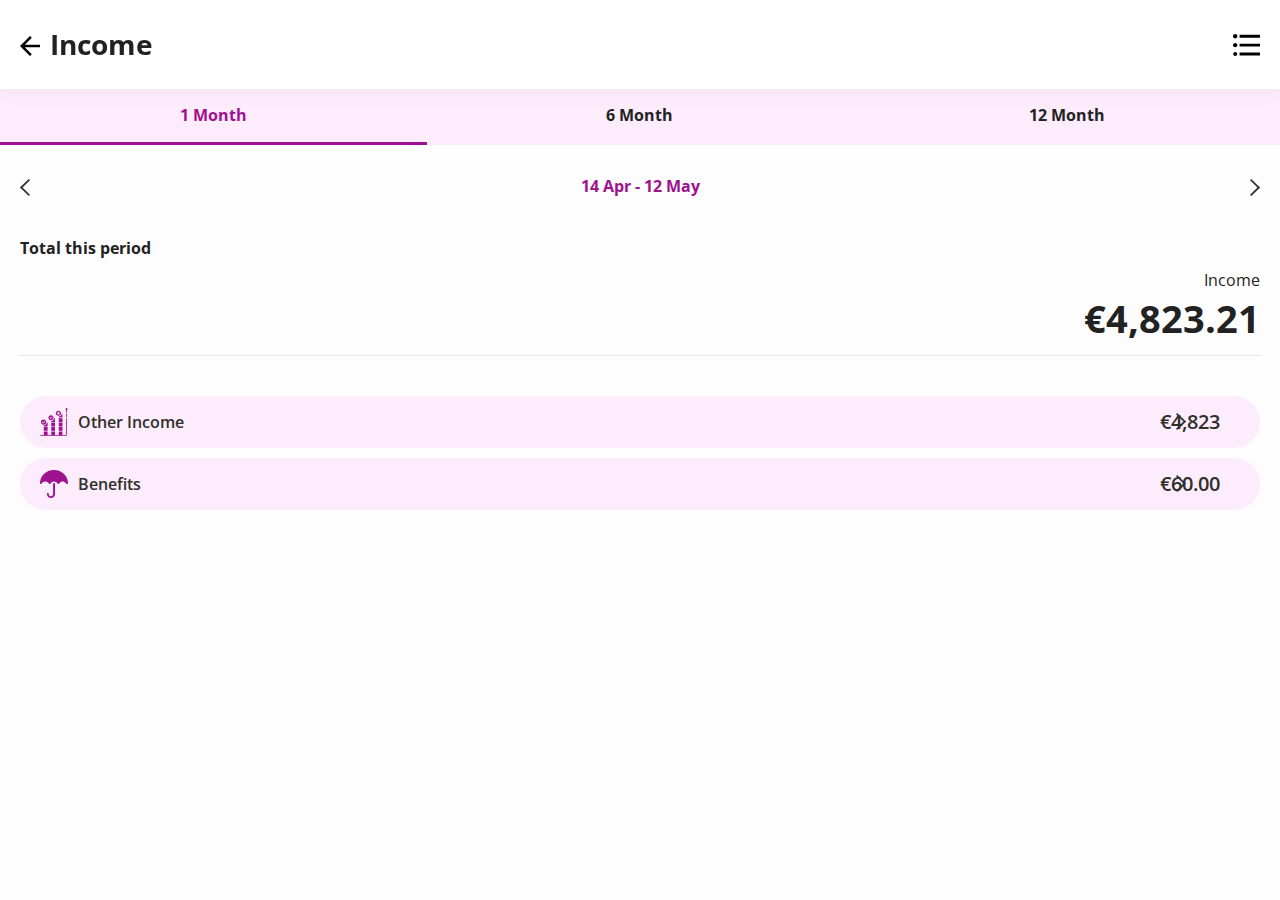
==== html/income.html @ 887ee276 "html hisab" ====
<!DOCTYPE html>
<html lang="en">
<head>
<meta charset="utf-8">
<meta http-equiv="X-UA-Compatible" content="IE=edge">
<meta name="viewport" content="width=device-width, initial-scale=1, maximum-scale=1, user-scalable=0"/>
<meta name="description" content="">
<meta name="author" content="">
<title>Logging In</title>
<link href="css/all.min.css" rel="stylesheet">
<link href="css/slick-theme.css" rel="stylesheet">
<link href="css/slick.css" rel="stylesheet">
<link href="css/apexcharts.css" rel="stylesheet">
<link href="scss/style.css" rel="stylesheet">
</head>
<body>

<div class="top-bar-spacer"></div>
<div class="top-bar default-lr-space d-flex justify-between align-center">
    <div class="top-bar-left">
        <a href="#" class="back-btn"><img src="images/arrow_back_icon.svg"></a>
        <h3>Income</h3>
    </div>
    <ul class="top-bar-right-menu">
        <li><a href="#"><img src="images/bulleted_format_list_icon.svg"></a></li>
    </ul>
</div>

<div class="middle-content-block pink-theme">

    <div class="tab-panel-block">
        <div class="tabs-list">
            <ul class="tabs">
                <li class="tab-link current" data-tab="month-1">1 Month</li>
                <li class="tab-link" data-tab="month-6">6 Month</li>
                <li class="tab-link" data-tab="month-12">12 Month</li>
            </ul>
        </div>
        <div class="tabs-content">
            <div id="month-1" class="tab-content current">
                <div class="default-lr-space tab-content-box">
                    <div class="income-content-box">
                        <div class="date-box">
                            <a href="#" class="np-angle prev-date"><img src="images/left_angle.svg"></a>
                            <label>14 Apr - 12 May</label>
                            <a href="#" class="np-angle next-date"><img src="images/right_angle.svg"></a>
                        </div>
                        <div class="total-this-period">
                            <p><strong>Total this period</strong></p>
                            <div class="text-right">
                                <p>Income</p>
                                <h1>&euro;4,823.21</h1>
                            </div>
                        </div>
                        <div class="ic-button-block">
                            <div class="button-style lightpink-btn">
                                <a href="#" class="overlay-link"></a>
                                <div class="pb-left">
                                    <span class="period-icon">
                                        <img src="images/income-pink.svg">
                                    </span>
                                    <h6>Other Income</h6>
                                </div>
                                <h5 class="period-price">&euro;4,823</h5>
                            </div>
                            <div class="button-style lightpink-btn">
                                <a href="#" class="overlay-link"></a>
                                <div class="pb-left">
                                    <span class="period-icon">
                                        <img src="images/benefits-pink.svg">
                                    </span>
                                    <h6>Benefits</h6>
                                </div>
                                <h5 class="period-price">&euro;60.00</h5>
                            </div>
                        </div>
                    </div>
                </div>
            </div>
            <div id="month-6" class="tab-content">
                <div class="default-lr-space filter-icon text-right">
                    <a href="#"><svg viewBox="0 0 24 24" id="magicoon-Regular" xmlns="http://www.w3.org/2000/svg"><g id="filter-Regular"><path id="filter-Regular-2" fill="#9e128f" data-name="filter-Regular" class="cls-1" d="M18.5,2.25H5.5A2.252,2.252,0,0,0,3.25,4.5V6.586a1.736,1.736,0,0,0,.513,1.237l5.121,5.121a1.246,1.246,0,0,1,.366.885V21a.75.75,0,0,0,1.2.6l4-3a.75.75,0,0,0,.3-.6V13.829a1.246,1.246,0,0,1,.366-.885l5.121-5.121a1.736,1.736,0,0,0,.513-1.237V4.5A2.252,2.252,0,0,0,18.5,2.25Zm-13,1.5h13a.75.75,0,0,1,.75.75V6.25H4.75V4.5A.75.75,0,0,1,5.5,3.75Zm8.556,8.134a2.73,2.73,0,0,0-.806,1.945v3.8L10.75,19.5V13.829a2.73,2.73,0,0,0-.806-1.945L5.811,7.75H18.189Z"/></g></svg></a>
                </div>
                <div class="default-lr-space average-prices-box">
                    <div class="col">
                        <label>Average Per Month</label>
                        <h1>&euro;5,941</h1>
                        <p>total &euro;35,645</p>
                    </div>
                    <div class="col">
                        <label>This Month</label>
                        <h1>&euro;4,823</h1>
                        <p>Still 2 days left</p>
                    </div>
                </div>
                <div class="chart-block">
                    <div id="average-month6-chart"></div>
                </div>
            </div>
            <div id="month-12" class="tab-content">
                <div class="default-lr-space filter-icon text-right">
                    <a href="#"><svg viewBox="0 0 24 24" id="magicoon-Regular" xmlns="http://www.w3.org/2000/svg"><g id="filter-Regular"><path id="filter-Regular-2" fill="#9e128f" data-name="filter-Regular" class="cls-1" d="M18.5,2.25H5.5A2.252,2.252,0,0,0,3.25,4.5V6.586a1.736,1.736,0,0,0,.513,1.237l5.121,5.121a1.246,1.246,0,0,1,.366.885V21a.75.75,0,0,0,1.2.6l4-3a.75.75,0,0,0,.3-.6V13.829a1.246,1.246,0,0,1,.366-.885l5.121-5.121a1.736,1.736,0,0,0,.513-1.237V4.5A2.252,2.252,0,0,0,18.5,2.25Zm-13,1.5h13a.75.75,0,0,1,.75.75V6.25H4.75V4.5A.75.75,0,0,1,5.5,3.75Zm8.556,8.134a2.73,2.73,0,0,0-.806,1.945v3.8L10.75,19.5V13.829a2.73,2.73,0,0,0-.806-1.945L5.811,7.75H18.189Z"/></g></svg></a>
                </div>
                <div class="default-lr-space average-prices-box">
                    <div class="col">
                        <label>Average Per Month</label>
                        <h1>&euro;5,941</h1>
                        <p>total &euro;35,645</p>
                    </div>
                    <div class="col">
                        <label>This Month</label>
                        <h1>&euro;4,823</h1>
                        <p>Still 2 days left</p>
                    </div>
                </div>
                <div class="chart-block">
                    <div id="average-month12-chart"></div>
                </div>
            </div>
        </div>
    </div>
    
</div>

<script src="js/jquery.min.js"></script>
<script src="js/slick.min.js"></script>
<script src="js/apexcharts.min.js"></script>
<script src="js/custom.js"></script>
<script src="js/charts_custom.js"></script>
</body>
</html>
                                                                                                                                                                                                                                                                                                                                                                                                                                                                                                                                                                                                                                                                                                                                                                                                                                                                                                                                                                                                                                                                                                                                                                                                                                                                                                
---- html/css/apexcharts.css ----
.apexcharts-canvas {
  position: relative;
  user-select: none;
  /* cannot give overflow: hidden as it will crop tooltips which overflow outside chart area */
}


/* scrollbar is not visible by default for legend, hence forcing the visibility */
.apexcharts-canvas ::-webkit-scrollbar {
  -webkit-appearance: none;
  width: 6px;
}

.apexcharts-canvas ::-webkit-scrollbar-thumb {
  border-radius: 4px;
  background-color: rgba(0, 0, 0, .5);
  box-shadow: 0 0 1px rgba(255, 255, 255, .5);
  -webkit-box-shadow: 0 0 1px rgba(255, 255, 255, .5);
}


.apexcharts-inner {
  position: relative;
}

.apexcharts-text tspan {
  font-family: inherit;
}

.legend-mouseover-inactive {
  transition: 0.15s ease all;
  opacity: 0.20;
}

.apexcharts-series-collapsed {
  opacity: 0;
}

.apexcharts-tooltip {
  border-radius: 5px;
  box-shadow: 2px 2px 6px -4px #999;
  cursor: default;
  font-size: 14px;
  left: 62px;
  opacity: 0;
  pointer-events: none;
  position: absolute;
  top: 20px;
  display: flex;
  flex-direction: column;
  overflow: hidden;
  white-space: nowrap;
  z-index: 12;
  transition: 0.15s ease all;
}

.apexcharts-tooltip.apexcharts-active {
  opacity: 1;
  transition: 0.15s ease all;
}

.apexcharts-tooltip.apexcharts-theme-light {
  border: 1px solid #e3e3e3;
  background: rgba(255, 255, 255, 0.96);
}

.apexcharts-tooltip.apexcharts-theme-dark {
  color: #fff;
  background: rgba(30, 30, 30, 0.8);
}

.apexcharts-tooltip * {
  font-family: inherit;
}


.apexcharts-tooltip-title {
  padding: 6px;
  font-size: 15px;
  margin-bottom: 4px;
}

.apexcharts-tooltip.apexcharts-theme-light .apexcharts-tooltip-title {
  background: #ECEFF1;
  border-bottom: 1px solid #ddd;
}

.apexcharts-tooltip.apexcharts-theme-dark .apexcharts-tooltip-title {
  background: rgba(0, 0, 0, 0.7);
  border-bottom: 1px solid #333;
}

.apexcharts-tooltip-text-y-value,
.apexcharts-tooltip-text-goals-value,
.apexcharts-tooltip-text-z-value {
  display: inline-block;
  font-weight: 600;
  margin-left: 5px;
}

.apexcharts-tooltip-title:empty,
.apexcharts-tooltip-text-y-label:empty,
.apexcharts-tooltip-text-y-value:empty,
.apexcharts-tooltip-text-goals-label:empty,
.apexcharts-tooltip-text-goals-value:empty,
.apexcharts-tooltip-text-z-value:empty {
  display: none;
}

.apexcharts-tooltip-text-y-value,
.apexcharts-tooltip-text-goals-value,
.apexcharts-tooltip-text-z-value {
  font-weight: 600;
}

.apexcharts-tooltip-text-goals-label, 
.apexcharts-tooltip-text-goals-value {
  padding: 6px 0 5px;
}

.apexcharts-tooltip-goals-group, 
.apexcharts-tooltip-text-goals-label, 
.apexcharts-tooltip-text-goals-value {
  display: flex;
}
.apexcharts-tooltip-text-goals-label:not(:empty),
.apexcharts-tooltip-text-goals-value:not(:empty) {
  margin-top: -6px;
}

.apexcharts-tooltip-marker {
  width: 12px;
  height: 12px;
  position: relative;
  top: 0px;
  margin-right: 10px;
  border-radius: 50%;
}

.apexcharts-tooltip-series-group {
  padding: 0 10px;
  display: none;
  text-align: left;
  justify-content: left;
  align-items: center;
}

.apexcharts-tooltip-series-group.apexcharts-active .apexcharts-tooltip-marker {
  opacity: 1;
}

.apexcharts-tooltip-series-group.apexcharts-active,
.apexcharts-tooltip-series-group:last-child {
  padding-bottom: 4px;
}

.apexcharts-tooltip-series-group-hidden {
  opacity: 0;
  height: 0;
  line-height: 0;
  padding: 0 !important;
}

.apexcharts-tooltip-y-group {
  padding: 6px 0 5px;
}

.apexcharts-tooltip-box, .apexcharts-custom-tooltip {
  padding: 4px 8px;
}

.apexcharts-tooltip-boxPlot {
  display: flex;
  flex-direction: column-reverse;
}

.apexcharts-tooltip-box>div {
  margin: 4px 0;
}

.apexcharts-tooltip-box span.value {
  font-weight: bold;
}

.apexcharts-tooltip-rangebar {
  padding: 5px 8px;
}

.apexcharts-tooltip-rangebar .category {
  font-weight: 600;
  color: #777;
}

.apexcharts-tooltip-rangebar .series-name {
  font-weight: bold;
  display: block;
  margin-bottom: 5px;
}

.apexcharts-xaxistooltip {
  opacity: 0;
  padding: 9px 10px;
  pointer-events: none;
  color: #373d3f;
  font-size: 13px;
  text-align: center;
  border-radius: 2px;
  position: absolute;
  z-index: 10;
  background: #ECEFF1;
  border: 1px solid #90A4AE;
  transition: 0.15s ease all;
}

.apexcharts-xaxistooltip.apexcharts-theme-dark {
  background: rgba(0, 0, 0, 0.7);
  border: 1px solid rgba(0, 0, 0, 0.5);
  color: #fff;
}

.apexcharts-xaxistooltip:after,
.apexcharts-xaxistooltip:before {
  left: 50%;
  border: solid transparent;
  content: " ";
  height: 0;
  width: 0;
  position: absolute;
  pointer-events: none;
}

.apexcharts-xaxistooltip:after {
  border-color: rgba(236, 239, 241, 0);
  border-width: 6px;
  margin-left: -6px;
}

.apexcharts-xaxistooltip:before {
  border-color: rgba(144, 164, 174, 0);
  border-width: 7px;
  margin-left: -7px;
}

.apexcharts-xaxistooltip-bottom:after,
.apexcharts-xaxistooltip-bottom:before {
  bottom: 100%;
}

.apexcharts-xaxistooltip-top:after,
.apexcharts-xaxistooltip-top:before {
  top: 100%;
}

.apexcharts-xaxistooltip-bottom:after {
  border-bottom-color: #ECEFF1;
}

.apexcharts-xaxistooltip-bottom:before {
  border-bottom-color: #90A4AE;
}

.apexcharts-xaxistooltip-bottom.apexcharts-theme-dark:after {
  border-bottom-color: rgba(0, 0, 0, 0.5);
}

.apexcharts-xaxistooltip-bottom.apexcharts-theme-dark:before {
  border-bottom-color: rgba(0, 0, 0, 0.5);
}

.apexcharts-xaxistooltip-top:after {
  border-top-color: #ECEFF1
}

.apexcharts-xaxistooltip-top:before {
  border-top-color: #90A4AE;
}

.apexcharts-xaxistooltip-top.apexcharts-theme-dark:after {
  border-top-color: rgba(0, 0, 0, 0.5);
}

.apexcharts-xaxistooltip-top.apexcharts-theme-dark:before {
  border-top-color: rgba(0, 0, 0, 0.5);
}

.apexcharts-xaxistooltip.apexcharts-active {
  opacity: 1;
  transition: 0.15s ease all;
}

.apexcharts-yaxistooltip {
  opacity: 0;
  padding: 4px 10px;
  pointer-events: none;
  color: #373d3f;
  font-size: 13px;
  text-align: center;
  border-radius: 2px;
  position: absolute;
  z-index: 10;
  background: #ECEFF1;
  border: 1px solid #90A4AE;
}

.apexcharts-yaxistooltip.apexcharts-theme-dark {
  background: rgba(0, 0, 0, 0.7);
  border: 1px solid rgba(0, 0, 0, 0.5);
  color: #fff;
}

.apexcharts-yaxistooltip:after,
.apexcharts-yaxistooltip:before {
  top: 50%;
  border: solid transparent;
  content: " ";
  height: 0;
  width: 0;
  position: absolute;
  pointer-events: none;
}

.apexcharts-yaxistooltip:after {
  border-color: rgba(236, 239, 241, 0);
  border-width: 6px;
  margin-top: -6px;
}

.apexcharts-yaxistooltip:before {
  border-color: rgba(144, 164, 174, 0);
  border-width: 7px;
  margin-top: -7px;
}

.apexcharts-yaxistooltip-left:after,
.apexcharts-yaxistooltip-left:before {
  left: 100%;
}

.apexcharts-yaxistooltip-right:after,
.apexcharts-yaxistooltip-right:before {
  right: 100%;
}

.apexcharts-yaxistooltip-left:after {
  border-left-color: #ECEFF1;
}

.apexcharts-yaxistooltip-left:before {
  border-left-color: #90A4AE;
}

.apexcharts-yaxistooltip-left.apexcharts-theme-dark:after {
  border-left-color: rgba(0, 0, 0, 0.5);
}

.apexcharts-yaxistooltip-left.apexcharts-theme-dark:before {
  border-left-color: rgba(0, 0, 0, 0.5);
}

.apexcharts-yaxistooltip-right:after {
  border-right-color: #ECEFF1;
}

.apexcharts-yaxistooltip-right:before {
  border-right-color: #90A4AE;
}

.apexcharts-yaxistooltip-right.apexcharts-theme-dark:after {
  border-right-color: rgba(0, 0, 0, 0.5);
}

.apexcharts-yaxistooltip-right.apexcharts-theme-dark:before {
  border-right-color: rgba(0, 0, 0, 0.5);
}

.apexcharts-yaxistooltip.apexcharts-active {
  opacity: 1;
}

.apexcharts-yaxistooltip-hidden {
  display: none;
}

.apexcharts-xcrosshairs,
.apexcharts-ycrosshairs {
  pointer-events: none;
  opacity: 0;
  transition: 0.15s ease all;
}

.apexcharts-xcrosshairs.apexcharts-active,
.apexcharts-ycrosshairs.apexcharts-active {
  opacity: 1;
  transition: 0.15s ease all;
}

.apexcharts-ycrosshairs-hidden {
  opacity: 0;
}

.apexcharts-selection-rect {
  cursor: move;
}

.svg_select_boundingRect, .svg_select_points_rot {
  pointer-events: none;
  opacity: 0;
  visibility: hidden;
}
.apexcharts-selection-rect + g .svg_select_boundingRect,
.apexcharts-selection-rect + g .svg_select_points_rot {
  opacity: 0;
  visibility: hidden;
}

.apexcharts-selection-rect + g .svg_select_points_l,
.apexcharts-selection-rect + g .svg_select_points_r {
  cursor: ew-resize;
  opacity: 1;
  visibility: visible;
}

.svg_select_points {
  fill: #efefef;
  stroke: #333;
  rx: 2;
}

.apexcharts-svg.apexcharts-zoomable.hovering-zoom {
  cursor: crosshair
}

.apexcharts-svg.apexcharts-zoomable.hovering-pan {
  cursor: move
}

.apexcharts-zoom-icon,
.apexcharts-zoomin-icon,
.apexcharts-zoomout-icon,
.apexcharts-reset-icon,
.apexcharts-pan-icon,
.apexcharts-selection-icon,
.apexcharts-menu-icon,
.apexcharts-toolbar-custom-icon {
  cursor: pointer;
  width: 20px;
  height: 20px;
  line-height: 24px;
  color: #6E8192;
  text-align: center;
}

.apexcharts-zoom-icon svg,
.apexcharts-zoomin-icon svg,
.apexcharts-zoomout-icon svg,
.apexcharts-reset-icon svg,
.apexcharts-menu-icon svg {
  fill: #6E8192;
}

.apexcharts-selection-icon svg {
  fill: #444;
  transform: scale(0.76)
}

.apexcharts-theme-dark .apexcharts-zoom-icon svg,
.apexcharts-theme-dark .apexcharts-zoomin-icon svg,
.apexcharts-theme-dark .apexcharts-zoomout-icon svg,
.apexcharts-theme-dark .apexcharts-reset-icon svg,
.apexcharts-theme-dark .apexcharts-pan-icon svg,
.apexcharts-theme-dark .apexcharts-selection-icon svg,
.apexcharts-theme-dark .apexcharts-menu-icon svg,
.apexcharts-theme-dark .apexcharts-toolbar-custom-icon svg {
  fill: #f3f4f5;
}

.apexcharts-canvas .apexcharts-zoom-icon.apexcharts-selected svg,
.apexcharts-canvas .apexcharts-selection-icon.apexcharts-selected svg,
.apexcharts-canvas .apexcharts-reset-zoom-icon.apexcharts-selected svg {
  fill: #008FFB;
}

.apexcharts-theme-light .apexcharts-selection-icon:not(.apexcharts-selected):hover svg,
.apexcharts-theme-light .apexcharts-zoom-icon:not(.apexcharts-selected):hover svg,
.apexcharts-theme-light .apexcharts-zoomin-icon:hover svg,
.apexcharts-theme-light .apexcharts-zoomout-icon:hover svg,
.apexcharts-theme-light .apexcharts-reset-icon:hover svg,
.apexcharts-theme-light .apexcharts-menu-icon:hover svg {
  fill: #333;
}

.apexcharts-selection-icon,
.apexcharts-menu-icon {
  position: relative;
}

.apexcharts-reset-icon {
  margin-left: 5px;
}

.apexcharts-zoom-icon,
.apexcharts-reset-icon,
.apexcharts-menu-icon {
  transform: scale(0.85);
}

.apexcharts-zoomin-icon,
.apexcharts-zoomout-icon {
  transform: scale(0.7)
}

.apexcharts-zoomout-icon {
  margin-right: 3px;
}

.apexcharts-pan-icon {
  transform: scale(0.62);
  position: relative;
  left: 1px;
  top: 0px;
}

.apexcharts-pan-icon svg {
  fill: #fff;
  stroke: #6E8192;
  stroke-width: 2;
}

.apexcharts-pan-icon.apexcharts-selected svg {
  stroke: #008FFB;
}

.apexcharts-pan-icon:not(.apexcharts-selected):hover svg {
  stroke: #333;
}

.apexcharts-toolbar {
  position: absolute;
  z-index: 11;
  max-width: 176px;
  text-align: right;
  border-radius: 3px;
  padding: 0px 6px 2px 6px;
  display: flex;
  justify-content: space-between;
  align-items: center;
}

.apexcharts-menu {
  background: #fff;
  position: absolute;
  top: 100%;
  border: 1px solid #ddd;
  border-radius: 3px;
  padding: 3px;
  right: 10px;
  opacity: 0;
  min-width: 110px;
  transition: 0.15s ease all;
  pointer-events: none;
}

.apexcharts-menu.apexcharts-menu-open {
  opacity: 1;
  pointer-events: all;
  transition: 0.15s ease all;
}

.apexcharts-menu-item {
  padding: 6px 7px;
  font-size: 12px;
  cursor: pointer;
}

.apexcharts-theme-light .apexcharts-menu-item:hover {
  background: #eee;
}

.apexcharts-theme-dark .apexcharts-menu {
  background: rgba(0, 0, 0, 0.7);
  color: #fff;
}

@media screen and (min-width: 768px) {
  .apexcharts-canvas:hover .apexcharts-toolbar {
    opacity: 1;
  }
}

.apexcharts-datalabel.apexcharts-element-hidden {
  opacity: 0;
}

.apexcharts-pie-label,
.apexcharts-datalabels,
.apexcharts-datalabel,
.apexcharts-datalabel-label,
.apexcharts-datalabel-value {
  cursor: default;
  pointer-events: none;
}

.apexcharts-pie-label-delay {
  opacity: 0;
  animation-name: opaque;
  animation-duration: 0.3s;
  animation-fill-mode: forwards;
  animation-timing-function: ease;
}

.apexcharts-canvas .apexcharts-element-hidden {
  opacity: 0;
}

.apexcharts-hide .apexcharts-series-points {
  opacity: 0;
}

.apexcharts-gridline,
.apexcharts-annotation-rect,
.apexcharts-tooltip .apexcharts-marker,
.apexcharts-area-series .apexcharts-area,
.apexcharts-line,
.apexcharts-zoom-rect,
.apexcharts-toolbar svg,
.apexcharts-area-series .apexcharts-series-markers .apexcharts-marker.no-pointer-events,
.apexcharts-line-series .apexcharts-series-markers .apexcharts-marker.no-pointer-events,
.apexcharts-radar-series path,
.apexcharts-radar-series polygon {
  pointer-events: none;
}


/* markers */

.apexcharts-marker {
  transition: 0.15s ease all;
}

@keyframes opaque {
  0% {
    opacity: 0;
  }
  100% {
    opacity: 1;
  }
}


/* Resize generated styles */

@keyframes resizeanim {
  from {
    opacity: 0;
  }
  to {
    opacity: 0;
  }
}

.resize-triggers {
  animation: 1ms resizeanim;
  visibility: hidden;
  opacity: 0;
}

.resize-triggers,
.resize-triggers>div,
.contract-trigger:before {
  content: " ";
  display: block;
  position: absolute;
  top: 0;
  left: 0;
  height: 100%;
  width: 100%;
  overflow: hidden;
}

.resize-triggers>div {
  background: #eee;
  overflow: auto;
}

.contract-trigger:before {
  width: 200%;
  height: 200%;
}
---- html/scss/style.css ----
@charset "UTF-8";
@import url("https://fonts.googleapis.com/css2?family=Open+Sans:ital,wght@0,300;0,400;0,500;0,600;0,700;0,800;1,300;1,400;1,500;1,600;1,700;1,800&display=swap");
* {
  -webkit-box-sizing: border-box;
  -ms-box-sizing: border-box;
  box-sizing: border-box;
  -webkit-font-smoothing: antialiased;
  -moz-osx-font-smoothing: grayscale;
  -webkit-text-size-adjust: none;
}

html, body {
  margin: 0px;
  font-size: 16px;
  line-height: 1.4em;
  overflow-x: hidden;
  color: #222222;
  font-family: "Open Sans", sans-serif;
  outline: 0px !important;
  letter-spacing: normal;
  background-color: #fdfdfd;
  min-height: 100vh;
}

b, strong {
  font-weight: 700;
}

img {
  max-width: 100%;
  display: inline-block;
  border: 0;
  outline: none;
  height: auto;
  outline: 0px !important;
  vertical-align: middle;
}

a {
  text-decoration: none;
  color: #222222;
  outline: 0px !important;
  -webkit-transition: all 0.3s ease-in-out 0s;
  transition: all 0.3s ease-in-out 0s;
}

.btn, input[type="submit"] {
  text-decoration: none;
  display: inline-block;
  text-transform: uppercase;
  min-width: 70px;
  font-family: "Open Sans", sans-serif;
  font-weight: 700;
  text-align: center;
  padding: 7px 12px;
  font-size: 13px;
  letter-spacing: 0px;
  background-color: #25d19f;
  color: #ffffff;
  border: 0px;
  line-height: normal;
  -webkit-box-shadow: none !important;
          box-shadow: none !important;
  border-radius: 6px;
}

.btn-danger.btn, input.btn-danger[type="submit"] {
  background-color: #e82323;
  color: #ffffff;
}

.remove-btn.btn, input.remove-btn[type="submit"] {
  background-color: #e82323;
}

.btn-with-icon.btn, input.btn-with-icon[type="submit"] {
  display: -webkit-box;
  display: -ms-flexbox;
  display: flex;
  -webkit-box-align: center;
      -ms-flex-align: center;
          align-items: center;
  -ms-flex-wrap: wrap;
      flex-wrap: wrap;
  -webkit-box-pack: center;
      -ms-flex-pack: center;
          justify-content: center;
}

.btn-with-icon.btn span, input.btn-with-icon[type="submit"] span {
  display: -webkit-box;
  display: -ms-flexbox;
  display: flex;
  -webkit-box-align: center;
      -ms-flex-align: center;
          align-items: center;
  padding-right: 10px;
}

.btn-with-icon.btn span img, input.btn-with-icon[type="submit"] span img {
  width: 15px;
}

.btn:hover, input:hover[type="submit"] {
  background-color: #12ab73;
  color: #ffffff;
}

.btn, input[type="submit"] {
  outline: 0px !important;
  cursor: pointer;
}

.inline-btns {
  width: 100%;
  display: -webkit-box;
  display: -ms-flexbox;
  display: flex;
  -ms-flex-wrap: wrap;
      flex-wrap: wrap;
}

.inline-btns .btn {
  margin-right: 5px;
}

h1, h2, h3, h4, h5 {
  font-weight: normal;
  margin: 0 0 20px 0;
  font-family: "Open Sans", sans-serif;
  letter-spacing: normal;
  line-height: 1.4;
}

h1 {
  font-size: 38px;
}

@media (max-width: 1199px) {
  h1 {
    font-size: 36px;
  }
}

@media (max-width: 767px) {
  h1 {
    font-size: 32px;
  }
}

@media (max-width: 639px) {
  h1 {
    font-size: 30px;
  }
}

h2 {
  font-size: 32px;
  font-weight: 500;
}

@media (max-width: 1199px) {
  h2 {
    font-size: 28px;
  }
}

@media (max-width: 639px) {
  h2 {
    font-size: 24px;
  }
}

h3 {
  font-size: 28px;
}

@media (max-width: 1199px) {
  h3 {
    font-size: 26px;
  }
}

@media (max-width: 639px) {
  h3 {
    font-size: 22px;
  }
}

h4 {
  font-size: 24px;
}

@media (max-width: 1199px) {
  h4 {
    font-size: 22px;
  }
}

@media (max-width: 639px) {
  h4 {
    font-size: 20px;
  }
}

h5 {
  font-size: 20px;
}

@media (max-width: 639px) {
  h5 {
    font-size: 18px;
  }
}

h6 {
  font-size: 16px;
  margin: 0 0 20px 0;
  font-weight: 600;
  font-family: "Open Sans", sans-serif;
}

p {
  margin: 0 0 20px;
  letter-spacing: normal;
}

.overlay-link {
  position: absolute;
  top: 0;
  bottom: 0;
  left: 0;
  right: 0;
  z-index: 9;
}

sup {
  font-size: 0.6em;
}

table {
  empty-cells: show;
  border-collapse: collapse;
  border-spacing: 0;
  margin-bottom: 15px;
  border: 1px solid #000000;
}

table td {
  padding: 0.5em 1em;
  border-width: 0 0 0 1px;
  font-size: inherit;
  margin: 0;
  overflow: visible;
  border-left: 1px solid #000000;
  border-bottom: 1px solid #000000;
}

table td:first-child {
  border-left-width: 0;
}

table th {
  padding: 0.5em 1em;
  border-width: 0 0 0 1px;
  font-size: inherit;
  margin: 0;
  overflow: visible;
  border-left: 1px solid #000000;
  border-bottom: 1px solid #000000;
}

table th:first-child {
  border-left-width: 0;
}

thead {
  text-align: left;
  vertical-align: bottom;
  background-color: #000000;
  color: #000000;
}

ul:not([class]) {
  margin: 0px;
  padding: 0px 0 15px 20px;
}

ul:not([class]) li {
  margin: 0px;
  padding: 0 0 10px;
  list-style-type: none;
  list-style-position: outside;
  position: relative;
}

ul:not([class]) li::before {
  content: "•";
  position: relative;
  left: -12px;
  color: #000000;
}

ol:not([class]) {
  margin: 0px;
  padding: 0px 0 9px 20px;
  counter-reset: number;
}

ol:not([class]) li {
  margin: 0px;
  padding: 0 0 14px;
  list-style-position: outside;
  list-style: none;
  position: relative;
  counter-increment: number;
}

ol:not([class]) li::before {
  content: counter(number) ". ";
  position: relative;
  left: -12px;
  color: #000000;
}

input, select, .form-control {
  -webkit-appearance: none;
  -moz-appearance: none;
  appearance: none;
  outline: 0px !important;
  width: 100%;
  border-radius: 0px !important;
  background-color: #ffffff;
  border: 1px solid #e5e5e5;
  color: #222222;
  font-size: 14px;
  font-weight: 400;
  font-family: "Open Sans", sans-serif;
  -webkit-box-shadow: none !important;
          box-shadow: none !important;
  padding: 0px 15px;
  height: 40px;
  line-height: 39px;
  background-repeat: no-repeat;
  background-position: 96% center;
  background-size: 18px;
}

input:focus, select:focus, .form-control:focus {
  outline: none;
}

input:focus, select:focus, .form-control:focus {
  border-color: #009187;
}

.email {
  background-image: url("../images/email.png");
}

.password {
  background-image: url("../images/lock.png");
}

.user {
  background-image: url("../images/user.png");
}

.code {
  background-image: url("../images/binary-code.png");
  background-size: 20px;
}

select {
  background-image: url("../images/angle.png");
  background-size: 14px;
}

input[type="search"] {
  background-image: url("../images/search_icon-gray.svg");
  background-position: 97% 50%;
  background-size: 22px;
}

input[type="submit"] {
  width: auto;
  height: auto;
  line-height: normal;
  border-radius: 5px !important;
}

input[type="radio"] {
  appearance: inherit;
  -webkit-appearance: radio;
  -moz-appearance: radio;
  width: 18px;
  height: 18px;
  vertical-align: middle;
}

input[type="checkbox"] {
  appearance: inherit;
  -webkit-appearance: checkbox;
  -moz-appearance: checkbox;
  width: 18px;
  height: 18px;
  vertical-align: middle;
}

input[type="date"] {
  text-transform: uppercase;
  -webkit-appearance: none;
  -moz-appearance: none;
  background-image: url(../images/calendar.png);
  background-repeat: no-repeat;
  background-position: 93% 50%;
  background-size: 18px;
  position: relative;
}

input[type="date"]::-webkit-inner-spin-button,
input[type="date"]::-webkit-calendar-picker-indicator {
  position: absolute;
  left: 0;
  right: 0;
  top: 0;
  bottom: 0;
  width: 100%;
  height: 100%;
  color: transparent;
  background-color: transparent;
  opacity: 0;
}

textarea {
  -webkit-appearance: none;
  -moz-appearance: none;
  appearance: none;
  outline: 0px !important;
  line-height: normal;
  height: 100px;
}

textarea:focus {
  outline: none;
}

textarea.form-control {
  height: 100px;
  line-height: normal;
}

select {
  outline: 0px !important;
}

.custom-control {
  padding-left: 0px;
  cursor: pointer;
}

.custom-control .custom-control-label {
  padding-left: 28px;
  cursor: pointer;
}

.custom-control .custom-control-label a {
  color: #e82323;
}

.custom-control .custom-control-input {
  width: 100%;
  height: 100%;
  left: 0px;
  right: 0;
  cursor: pointer;
}

.custom-control .custom-control-input:active ~ .custom-control-label::before {
  background-color: #ffffff;
}

.custom-control .custom-control-input:checked ~ .custom-control-label::before {
  background-color: #ffffff;
  border-color: #000000;
}

.custom-control .custom-control-input:checked ~ .custom-control-label::after {
  background-image: none;
  opacity: 1;
  visibility: visible;
}

.custom-control .custom-control-label::before {
  border: 1px solid #636466;
  background-color: #ffffff;
  width: 18px;
  height: 18px;
  left: 1px;
  top: 4px;
  -webkit-box-shadow: none !important;
          box-shadow: none !important;
}

.custom-control .custom-control-label::after {
  top: 9px;
  left: 6px;
  width: 8px;
  height: 8px;
  background-color: #000000;
  background-image: none;
  opacity: 0;
  visibility: hidden;
  -webkit-transition: all .5s;
  transition: all .5s;
  border-radius: 50%;
}

.custom-control.custom-checkbox .custom-control-label::after {
  left: 8px;
  top: 7px;
  width: 5px;
  height: 10px;
  border: solid #ff7129;
  border-width: 0 2px 2px 0;
  border-radius: 0px;
  background: none;
  -webkit-transform: rotate(45deg);
  transform: rotate(45deg);
}

.form-text {
  color: #ff7129;
}

::-webkit-input-placeholder {
  color: #636466;
  font-family: "Open Sans", sans-serif;
  opacity: 1;
}

::-moz-placeholder {
  color: #636466;
  font-family: "Open Sans", sans-serif;
  opacity: 1;
}

:-ms-input-placeholder {
  color: #636466;
  font-family: "Open Sans", sans-serif;
  opacity: 1;
}

:-moz-placeholder {
  color: #636466;
  font-family: "Open Sans", sans-serif;
  opacity: 1;
}

.d-flex {
  display: -webkit-box;
  display: -ms-flexbox;
  display: flex;
}

.flex-wrap {
  -ms-flex-wrap: wrap;
      flex-wrap: wrap;
}

.align-center {
  -webkit-box-align: center;
      -ms-flex-align: center;
          align-items: center;
}

.align-start {
  -webkit-box-align: start;
      -ms-flex-align: start;
          align-items: flex-start;
}

.align-end {
  -webkit-box-align: end;
      -ms-flex-align: end;
          align-items: flex-end;
}

.justify-center {
  -webkit-box-pack: center;
      -ms-flex-pack: center;
          justify-content: center;
}

.justify-start {
  -webkit-box-pack: start;
      -ms-flex-pack: start;
          justify-content: flex-start;
}

.justify-end {
  -webkit-box-pack: end;
      -ms-flex-pack: end;
          justify-content: flex-end;
}

.justify-between {
  -webkit-box-pack: justify;
      -ms-flex-pack: justify;
          justify-content: space-between;
}

.p-0 {
  padding: 0px;
}

.m-0 {
  margin: 0px;
}

.h-100 {
  height: 100%;
}

.default-lr-space {
  padding-left: 20px;
  padding-right: 20px;
}

.middle-content-block {
  width: 100%;
}

.link-text {
  font-weight: 600;
  color: #009187;
  text-transform: uppercase;
}

.section-title {
  width: 100%;
}

.section-title h5 {
  font-weight: 600;
}

.section-title .only-icon-btn {
  margin-top: 5px;
}

.section-title .sub-title {
  margin-bottom: 20px;
}

.section-title .sub-title h5 {
  margin-bottom: 2px;
}

.section-title .sub-title p {
  font-size: 14px;
  font-weight: 500;
  margin: 0;
}

.section-title .sidetitle-btns {
  width: auto;
  display: -webkit-box;
  display: -ms-flexbox;
  display: flex;
  -ms-flex-wrap: wrap;
      flex-wrap: wrap;
}

.section-title .sidetitle-btns .only-icon-btn {
  margin-left: 10px;
}

.section-title .sidetitle-btns .only-icon-btn img {
  max-height: 16px;
}

.section-title.expense-date-title h6 {
  color: #acacac;
  font-weight: 500;
}

.animated-progress {
  width: 100%;
  height: 15px;
  border-radius: 50px;
  overflow: hidden;
  position: relative;
  background-color: #e5e5e5;
}

.animated-progress.sm-progress {
  height: 7px;
}

.animated-progress.yellow-progress span {
  background-color: #ffaa17;
}

.animated-progress span {
  height: 100%;
  display: block;
  width: 0;
  line-height: 30px;
  position: absolute;
  text-align: end;
  padding-right: 5px;
  background-color: #25d19f;
  font-size: 0;
}

.default-box-style {
  padding: 20px;
  background-color: #ffffff;
  -webkit-box-shadow: 0px 0px 10px 0px rgba(0, 0, 0, 0.07);
          box-shadow: 0px 0px 10px 0px rgba(0, 0, 0, 0.07);
  border-radius: 7px;
  margin-bottom: 20px;
}

.default-full-box-style {
  width: 100%;
  padding: 20px;
}

.only-icon-btn {
  width: auto;
  padding: 0;
  display: inline-block;
}

.only-icon-btn img {
  width: 20px;
  max-height: 17px;
}

.border-0 {
  border: 0 !important;
}

.pb-0 {
  padding-bottom: 0 !important;
}

.text-right {
  text-align: right;
}

.text-left {
  text-align: left;
}

.text-center {
  text-align: center;
}

nav {
  width: auto;
  display: -webkit-box;
  display: -ms-flexbox;
  display: flex;
  -ms-flex-wrap: wrap;
      flex-wrap: wrap;
  -webkit-box-align: center;
      -ms-flex-align: center;
          align-items: center;
}

nav .close-btn {
  display: none;
}

nav ul {
  padding: 0px;
  margin: 0px;
  line-height: normal;
  display: -webkit-box;
  display: -ms-flexbox;
  display: flex;
  -ms-flex-wrap: wrap;
      flex-wrap: wrap;
}

nav ul li {
  display: inline-block;
  list-style: none;
  padding: 0px 10px;
  border-right: 1px solid #2f2f2b;
  line-height: 1.1em;
}

nav ul li::before {
  display: none;
}

nav ul li:first-child {
  padding-left: 0px;
}

nav ul li:last-child {
  padding-right: 0px;
  border-right: 0px;
}

nav ul li a {
  display: inline-block;
  font-family: "Open Sans", sans-serif;
  text-transform: uppercase;
  color: #2f2f2b;
  font-weight: 500;
  text-decoration: none;
  font-size: 15px;
}

nav ul li a:hover {
  color: #ff7129;
  text-decoration: none;
}

nav ul li a span {
  padding-right: 5px;
}

@media (max-width: 1023px) {
  nav ul li a span {
    padding-right: 10px;
  }
}

nav ul li.current-menu-item a {
  color: #ff7129;
}

nav ul li.show--onlyMob {
  display: none;
}

@media (max-width: 1023px) {
  nav ul li.show--onlyMob {
    display: block;
  }
}

.logging-screen {
  width: 100%;
  background-color: #ffffff;
  height: 100vh;
  position: relative;
}

.logging-screen .good_time_text {
  width: 100%;
  padding-top: 30px;
}

.logging-screen .good_time_text h2 {
  font-weight: 600;
}

.logging-screen .otp_box {
  position: absolute;
  top: 50%;
  left: 0;
  right: 0;
}

.logging-screen .help-login {
  position: absolute;
  padding-bottom: 50px;
  text-align: center;
  bottom: 0;
  left: 0;
  right: 0;
}

.logging-screen .help-login a {
  text-transform: uppercase;
  color: #009187;
  text-decoration: none;
  font-size: 14px;
  font-weight: 600;
}

.otp_box {
  width: 100%;
  display: -webkit-box;
  display: -ms-flexbox;
  display: flex;
  -ms-flex-wrap: wrap;
      flex-wrap: wrap;
  -webkit-box-pack: center;
      -ms-flex-pack: center;
          justify-content: center;
}

.otp_box input {
  width: 45px;
  border: 0px;
  border-bottom: 6px solid #e5e5e5;
  padding: 0;
  height: 50px;
  text-align: center;
  font-size: 32px;
  font-weight: 600;
  margin: 0px 3px;
  -webkit-transition: all .4s;
  transition: all .4s;
}

@media (max-width: 374px) {
  .otp_box input {
    width: 40px;
  }
}

.otp_box input:focus {
  border-color: #009187;
}

.otp_box input.not-empty {
  border-width: 3px;
  border-color: #009187;
}

.default-icon-round-shape {
  width: 45px;
  height: 45px;
  background: #e4f7e2;
  border-radius: 100%;
  display: -webkit-box;
  display: -ms-flexbox;
  display: flex;
  -webkit-box-pack: center;
      -ms-flex-pack: center;
          justify-content: center;
  -webkit-box-align: center;
      -ms-flex-align: center;
          align-items: center;
}

.default-icon-round-shape img {
  max-height: 26px;
}

.top-bar {
  width: 100%;
  padding-top: 25px;
  padding-bottom: 25px;
  -webkit-box-shadow: 0px 2px 20px 0px rgba(0, 0, 0, 0.05);
          box-shadow: 0px 2px 20px 0px rgba(0, 0, 0, 0.05);
  background-color: #ffffff;
  position: fixed;
  top: 0;
  left: 0;
  right: 0;
  z-index: 2;
  -ms-flex-wrap: wrap;
      flex-wrap: wrap;
}

.top-bar .top-bar-left {
  display: -webkit-box;
  display: -ms-flexbox;
  display: flex;
  -webkit-box-align: center;
      -ms-flex-align: center;
          align-items: center;
}

.top-bar .top-bar-left .back-btn {
  width: 20px;
  display: inline-block;
  margin-right: 10px;
}

.top-bar h3 {
  font-weight: 700;
  margin: 0px;
}

.top-bar .top-bar-right-menu {
  width: auto;
  display: -webkit-box;
  display: -ms-flexbox;
  display: flex;
  -ms-flex-wrap: wrap;
      flex-wrap: wrap;
  padding: 0;
  margin: 0;
}

.top-bar .top-bar-right-menu li {
  padding: 0;
  margin: 0 10px;
  list-style: none;
  display: inline-block;
}

.top-bar .top-bar-right-menu li:last-child {
  margin-right: 0;
}

.top-bar .top-bar-right-menu li:before {
  display: none;
}

.top-bar .top-bar-right-menu li a {
  display: inline-block;
}

.top-bar .top-bar-right-menu li a img {
  height: 22px;
}

.top-bar .top-bar-expense-details {
  width: 100%;
  padding-top: 15px;
}

.top-bar .top-bar-expense-details p {
  margin-bottom: 5px;
  font-size: 14px;
}

.top-bar .top-bar-expense-details ul {
  width: 100%;
  display: -webkit-box;
  display: -ms-flexbox;
  display: flex;
  -ms-flex-wrap: wrap;
      flex-wrap: wrap;
  -webkit-box-pack: justify;
      -ms-flex-pack: justify;
          justify-content: space-between;
  list-style: none;
  padding: 0;
}

.top-bar .top-bar-expense-details ul li {
  list-style: none;
  display: inline-block;
  width: 31.3333%;
  background-color: #fafafa;
  padding: 2px 10px 8px 10px;
  border-radius: 6px;
}

.top-bar .top-bar-expense-details ul li::before {
  display: none;
}

.top-bar .top-bar-expense-details ul li label {
  font-size: 12px;
  display: inline-block;
  width: 100%;
  line-height: 1em;
}

.top-bar .top-bar-expense-details ul li h6 {
  margin: 0;
  line-height: 1em;
}

.top-bar .top-bar-expense-details ul li.received-income h6 {
  color: #009187;
}

.top-bar .top-bar-expense-details ul li.spent-income h6 {
  color: #e82323;
}

.top-bar .top-bar-expense-details ul li.total-income h6 {
  color: #000000;
  font-weight: 700;
}

.top-bar .top-bar-expense-details .filter-tag {
  margin-top: 20px;
}

.top-bar .tabs-list {
  margin-top: 25px;
}

.filter-tag {
  width: 100%;
  display: -webkit-box;
  display: -ms-flexbox;
  display: flex;
  -ms-flex-wrap: wrap;
      flex-wrap: wrap;
}

.filter-tag span {
  margin: 0 5px 5px 0;
  display: inline-block;
  background-color: #e0f2ed;
  color: #009187;
  font-size: 13px;
  padding: 5px 10px;
  border-radius: 50px;
  font-weight: 500;
}

.filter-tag span a {
  width: 10px;
  display: inline-block;
  margin-left: 3px;
  vertical-align: middle;
}

.gtg-block {
  width: 100%;
  padding: 30px 0px;
}

.gtg-block .grip-dashboard-carousel {
  width: 100%;
  margin-top: 10px;
}

.gtg-block .grip-dashboard-carousel .slick-list {
  padding: 10px 0px;
}

.gtg-block .grip-dashboard-carousel .g-d-item-box {
  width: 310px;
  display: -webkit-box;
  display: -ms-flexbox;
  display: flex;
  -ms-flex-wrap: wrap;
      flex-wrap: wrap;
  margin-right: 15px;
}

.gtg-block .grip-dashboard-carousel .g-d-item-box .g-d-item-icon {
  width: 60px;
}

.gtg-block .grip-dashboard-carousel .g-d-item-box .g-d-item-content {
  width: calc(100% - 60px);
  padding-left: 15px;
}

.gtg-block .grip-dashboard-carousel .g-d-item-box .g-d-item-content h6 {
  font-weight: 600;
  margin-bottom: 5px;
}

.gtg-block .grip-dashboard-carousel .g-d-item-box .g-d-item-content p {
  font-size: 14px;
  margin: 0;
}

.bottom-bar {
  width: 100%;
  -webkit-box-shadow: 0px 2px 20px 0px rgba(0, 0, 0, 0.05);
          box-shadow: 0px 2px 20px 0px rgba(0, 0, 0, 0.05);
  background-color: #ffffff;
  position: fixed;
  bottom: 0;
  left: 0;
  right: 0;
}

.bottom-bar ul {
  padding: 0;
  margin: 0;
  width: 100%;
  display: -webkit-box;
  display: -ms-flexbox;
  display: flex;
  -ms-flex-wrap: wrap;
      flex-wrap: wrap;
}

.bottom-bar ul li {
  padding: 0;
  margin: 0;
  list-style: none;
  width: 33.33333%;
  text-align: center;
  display: inline-block;
  opacity: 0.5;
  -webkit-transition: all .4s;
  transition: all .4s;
  border-bottom: 4px solid transparent;
}

.bottom-bar ul li.active {
  opacity: 1;
  border-color: #009187;
}

.bottom-bar ul li::before {
  display: none;
}

.bottom-bar ul li a {
  display: block;
  width: 100%;
  padding: 20px;
}

.bottom-bar ul li a img {
  height: 23px;
}

.bottom-bar ul li a span {
  display: block;
  width: 100%;
  font-weight: 600;
  font-size: 14px;
}

.period-table-box {
  width: 100%;
}

.period-table-box .period-button-box {
  width: 100%;
}

.button-style {
  width: 100%;
  position: relative;
  display: -webkit-box;
  display: -ms-flexbox;
  display: flex;
  -ms-flex-wrap: wrap;
      flex-wrap: wrap;
  -webkit-box-pack: justify;
      -ms-flex-pack: justify;
          justify-content: space-between;
  -webkit-box-align: center;
      -ms-flex-align: center;
          align-items: center;
  background-color: #9e128f;
  padding: 12px 20px;
  padding-right: 40px;
  border-radius: 50px;
  color: #ffffff;
  background-image: url("../images/right_angle-white.svg");
  background-position: 94% 50%;
  background-repeat: no-repeat;
  background-size: 10px;
  margin-bottom: 10px;
}

.button-style.green-btn {
  background-color: #12ab73;
}

.button-style.violet-btn {
  background-color: #7b81d5;
}

.button-style.darkgray-btn {
  background-color: #636466;
}

.button-style.lightpink-btn {
  background-color: #fdecfb;
  color: #2f2f2b;
  background-image: url("../images/right_angle.svg");
}

.button-style.lightgreen-btn {
  background-color: #e0f2ed;
  color: #2f2f2b;
  background-image: url("../images/right_angle.svg");
}

.button-style.lightyellow-btn {
  background-color: #fff3dd;
  color: #2f2f2b;
  background-image: url("../images/right_angle.svg");
}

.button-style.lightviolet-btn {
  background-color: #e2e3ff;
  color: #2f2f2b;
  background-image: url("../images/right_angle.svg");
}

.button-style .pb-left {
  width: auto;
  display: -webkit-box;
  display: -ms-flexbox;
  display: flex;
  -ms-flex-wrap: wrap;
      flex-wrap: wrap;
  -webkit-box-align: center;
      -ms-flex-align: center;
          align-items: center;
}

.button-style .pb-left span.period-icon {
  display: inline-block;
  margin-right: 10px;
}

.button-style .pb-left span.period-icon img {
  width: 28px;
  height: 28px;
  vertical-align: middle;
}

.button-style .pb-left h6 {
  margin: 0;
}

.button-style .period-price {
  display: inline-block;
  margin: 0;
  font-weight: 600;
}

.s-f-box {
  width: 100%;
  display: -webkit-box;
  display: -ms-flexbox;
  display: flex;
  -webkit-box-align: center;
      -ms-flex-align: center;
          align-items: center;
  -ms-flex-wrap: wrap;
      flex-wrap: wrap;
  font-weight: 600;
  background-image: url("../images/right_angle.svg");
  background-repeat: no-repeat;
  background-size: 10px;
  background-position: 100% 50%;
}

.s-f-box .btn-icon {
  width: 56px;
}

.s-f-box .btn-text {
  width: calc(100% - 56px);
}

.s-f-box img {
  width: 46px;
  margin-right: 10px;
}

.s-f-box.default-box-style {
  padding-right: 40px;
  background-position: 96% 50%;
}

.s-f-box.lightpink-s-f-box {
  background-color: #fdecfb;
  color: #9e128f;
}

.biggest-expenses .show-all-link {
  padding: 10px 0 5px;
}

.expenses-box {
  width: 100%;
  display: -webkit-box;
  display: -ms-flexbox;
  display: flex;
  -ms-flex-wrap: wrap;
      flex-wrap: wrap;
}

.expenses-box:last-child .expense-content-box .expense-progress-bar {
  border: 0px;
}

.expenses-box .expense-icon {
  width: 35px;
  margin-top: 7px;
  text-align: center;
}

.expenses-box .expense-icon img, .expenses-box .expense-icon svg {
  vertical-align: middle;
  max-height: 35px;
}

.expenses-box .expense-content-box {
  width: calc(100% - 35px);
  padding-left: 15px;
}

.expenses-box .expense-content-box .expense-content {
  width: 100%;
  display: -webkit-box;
  display: -ms-flexbox;
  display: flex;
  -ms-flex-wrap: wrap;
      flex-wrap: wrap;
  -webkit-box-pack: justify;
      -ms-flex-pack: justify;
          justify-content: space-between;
  padding-bottom: 8px;
}

.expenses-box .expense-content-box .expense-content p {
  margin: 0;
  font-weight: 600;
}

.expenses-box .expense-content-box .expense-content .left-element label {
  font-size: 12px;
  color: #acacac;
}

.expenses-box .expense-content-box .expense-content .right-element {
  text-align: right;
}

.expenses-box .expense-content-box .expense-content .right-element label {
  font-size: 12px;
  color: #acacac;
}

.expenses-box .expense-content-box .expense-progress-bar {
  width: 100%;
  padding-bottom: 20px;
  margin-bottom: 15px;
  border-bottom: 1px solid #e5e5e5;
}

.expenses-box .expense-content-box.expense-content-box-style-2 {
  display: -webkit-box;
  display: -ms-flexbox;
  display: flex;
  -webkit-box-pack: justify;
      -ms-flex-pack: justify;
          justify-content: space-between;
  border-bottom: 1px solid #e5e5e5;
  margin-bottom: 10px;
}

.expenses-box .expense-content-box.expense-content-box-style-2 .expense-content {
  padding-right: 5px;
}

.expenses-box .expense-content-box.expense-content-box-style-2 .expense-content p {
  font-size: 15px;
  width: 100%;
}

.expenses-box .expense-content-box.expense-content-box-style-2 .expense-content .b_a_number {
  font-size: 13px;
  color: #acacac;
  display: inline-block;
  width: 100%;
}

.expenses-box .expense-content-box.expense-content-box-style-2 .account-price-block {
  padding-top: 7px;
}

.expenses-box .expense-content-box.expense-content-box-style-2 .account-price-block h6 {
  margin: 0;
  font-weight: 700;
}

.accounts-block .s-f-box {
  margin-top: 25px;
}

.total-balance {
  width: 100%;
  display: -webkit-box;
  display: -ms-flexbox;
  display: flex;
  -ms-flex-wrap: wrap;
      flex-wrap: wrap;
  -webkit-box-pack: justify;
      -ms-flex-pack: justify;
          justify-content: space-between;
  margin-top: 25px;
  border-bottom: 1px solid #e5e5e5;
}

.total-balance p {
  font-weight: 500;
  margin: 0 0 5px 0;
}

.total-balance h6 {
  font-weight: 700;
  margin: 0 0 5px 0;
}

.category-review-block .category-review-counter {
  display: -webkit-box;
  display: -ms-flexbox;
  display: flex;
  -webkit-box-align: start;
      -ms-flex-align: start;
          align-items: flex-start;
}

.badge-counter {
  display: inline-block;
  padding: 2px 12px 1px;
  background-color: #ffaa17;
  color: #ffffff;
  font-weight: 600;
  font-size: 12px;
  border-radius: 50px;
}

.l-t-box {
  width: 100%;
  display: -webkit-box;
  display: -ms-flexbox;
  display: flex;
  -webkit-box-pack: justify;
      -ms-flex-pack: justify;
          justify-content: space-between;
  padding-bottom: 20px;
}

.l-t-box .l-t-icon-text {
  width: auto;
  display: -webkit-box;
  display: -ms-flexbox;
  display: flex;
}

.l-t-box .l-t-icon-text .l-t-icon {
  width: 45px;
  height: 45px;
  background: #e4f7e2;
  border-radius: 100%;
  display: -webkit-box;
  display: -ms-flexbox;
  display: flex;
  -webkit-box-pack: center;
      -ms-flex-pack: center;
          justify-content: center;
  -webkit-box-align: center;
      -ms-flex-align: center;
          align-items: center;
}

.l-t-box .l-t-icon-text .l-t-icon img {
  max-height: 26px;
}

.l-t-box .l-t-icon-text .l-t-text {
  width: auto;
  padding-left: 15px;
}

.l-t-box .l-t-icon-text .l-t-text h6 {
  margin: 0 0 0px;
}

.l-t-box .l-t-icon-text .l-t-text label {
  font-size: 13px;
  color: #acacac;
}

.l-t-box .l-t-price {
  width: auto;
  text-align: right;
}

.l-t-box .l-t-price h6 {
  margin: 0;
}

.budget-block .expenses-box .expense-content-box {
  width: calc(100% - 45px);
}

.badge {
  display: inline-block;
  background-color: #e4f7e2;
  line-height: normal;
  font-size: 12px;
  color: #12ab73;
  padding: 0 4px;
  font-weight: 500;
  border-radius: 2px;
}

.tab-panel-block {
  width: 100%;
}

.tabs-list {
  width: 100%;
  background-color: #e3f4ee;
}

.tabs-list .tabs {
  padding: 0;
  margin: 0;
  display: -webkit-box;
  display: -ms-flexbox;
  display: flex;
  -ms-flex-wrap: wrap;
      flex-wrap: wrap;
  list-style-type: none;
}

.tabs-list .tabs li {
  display: inline-block;
  list-style-type: none;
  width: 33.3333%;
  text-align: center;
  border-bottom: 3px solid transparent;
  padding: 15px 10px;
  font-weight: 700;
}

.tabs-list .tabs li.current {
  color: #12ab73;
  border-color: #12ab73;
}

.tabs-content {
  width: 100%;
}

.tabs-content .tab-content {
  width: 100%;
  display: none;
  padding: 30px 0px;
}

.tabs-content .tab-content.current {
  display: block;
}

.income-content-box {
  width: 100%;
}

.income-content-box .date-box {
  width: 100%;
  display: -webkit-box;
  display: -ms-flexbox;
  display: flex;
  -webkit-box-pack: justify;
      -ms-flex-pack: justify;
          justify-content: space-between;
  -webkit-box-align: center;
      -ms-flex-align: center;
          align-items: center;
}

.income-content-box .date-box label {
  display: inline-block;
  margin: 0;
  color: #9e128f;
  font-weight: 700;
}

.income-content-box .date-box .np-angle {
  display: inline-block;
  width: 10px;
}

.total-this-period {
  width: 100%;
  padding-top: 40px;
  padding-bottom: 10px;
  border-bottom: 1px solid #e5e5e5;
}

.total-this-period p {
  margin-bottom: 10px;
}

.total-this-period .text-right p {
  margin: 0;
}

.total-this-period .text-right h1 {
  font-weight: 700;
  margin: 0;
}

.pink-theme .tab-panel-block .tabs-list .tabs {
  background-color: #fdecfb;
}

.pink-theme .tab-panel-block .tabs-list .tabs li.current {
  color: #9e128f;
  border-color: #9e128f;
}

.ic-button-block {
  width: 100%;
  margin-top: 40px;
}

.filter-icon a {
  display: inline-block;
}

.filter-icon a svg {
  width: 30px;
}

.average-prices-box {
  width: 100%;
  display: -webkit-box;
  display: -ms-flexbox;
  display: flex;
  -ms-flex-wrap: wrap;
      flex-wrap: wrap;
  -webkit-box-pack: center;
      -ms-flex-pack: center;
          justify-content: center;
  padding-top: 15px;
}

.average-prices-box .col {
  width: 50%;
  padding: 0px 15px;
  text-align: center;
  border-left: 1px solid #e5e5e5;
}

.average-prices-box .col:first-child {
  border-left: 0;
}

.average-prices-box .col label {
  width: 100%;
  display: inline-block;
  color: #9e128f;
  font-size: 13px;
}

.average-prices-box .col h1 {
  margin: 0;
  font-weight: 700;
}

.average-prices-box .col p {
  font-size: 13px;
}

.chart-block {
  margin-top: 30px;
}

.green-theme .tabs-list .tabs {
  background-color: #e0f2ed;
}

.green-theme .income-content-box .date-box label {
  color: #009187;
}

.green-theme .filter-icon a svg, .green-theme .filter-icon a svg path {
  fill: #009187;
}

.green-theme .average-prices-box .col label {
  color: #009187;
}

.green-theme .apexcharts-bar-series path, .green-theme .apexcharts-bar-series text {
  fill: #009187 !important;
}

.violet-theme .tabs-list .tabs {
  background-color: #e2e3ff;
}

.violet-theme .tabs-list .tabs li.current {
  color: #7b81d5;
  border-color: #7b81d5;
}

.violet-theme .income-content-box .date-box label {
  color: #7b81d5;
}

.violet-theme .filter-icon a svg, .violet-theme .filter-icon a svg path {
  fill: #7b81d5;
}

.violet-theme .average-prices-box .col label {
  color: #7b81d5;
}

.violet-theme .apexcharts-bar-series path, .violet-theme .apexcharts-bar-series text {
  fill: #7b81d5 !important;
}

.violet-theme .l-t-box .l-t-icon-text .l-t-icon {
  background-color: #e2e3ff;
  color: #7b81d5;
}

.violet-theme .badge {
  background-color: #e2e3ff;
  color: #7b81d5;
}
/*# sourceMappingURL=style.css.map */
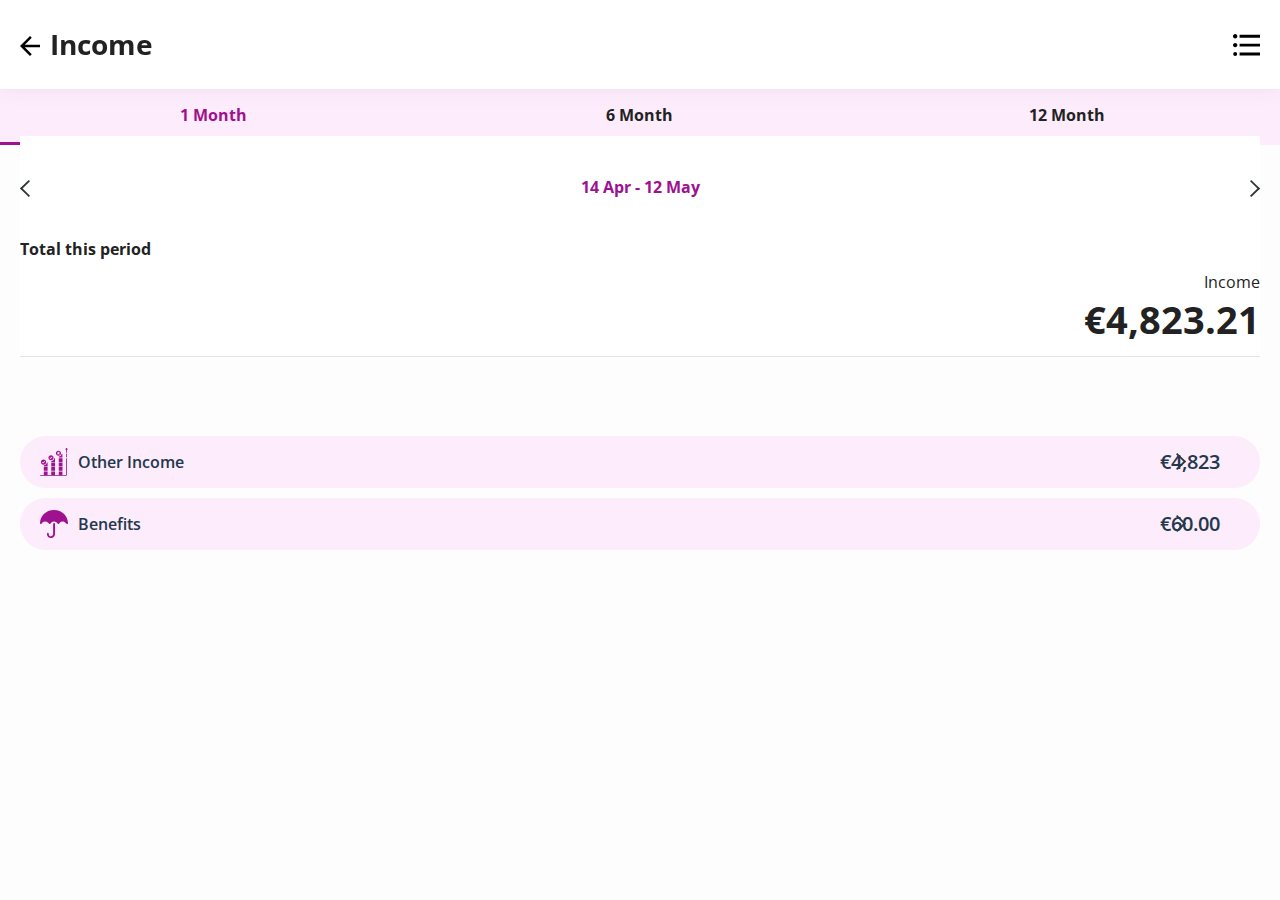
==== commit 2e863164: "left to spend tabs design with charts" ====
--- a/html/income.html
+++ b/html/income.html
@@ -39,17 +39,19 @@
         <div class="tabs-content">
             <div id="month-1" class="tab-content current">
                 <div class="default-lr-space tab-content-box">
-                    <div class="income-content-box">
-                        <div class="date-box">
-                            <a href="#" class="np-angle prev-date"><img src="images/left_angle.svg"></a>
-                            <label>14 Apr - 12 May</label>
-                            <a href="#" class="np-angle next-date"><img src="images/right_angle.svg"></a>
-                        </div>
-                        <div class="total-this-period">
-                            <p><strong>Total this period</strong></p>
-                            <div class="text-right">
-                                <p>Income</p>
-                                <h1>&euro;4,823.21</h1>
+                    <div class="income-content-box position-fixed-spacer">
+                        <div class="expense-fixed-box">
+                            <div class="date-box">
+                                <a href="#" class="np-angle prev-date"><img src="images/left_angle.svg"></a>
+                                <label>14 Apr - 12 May</label>
+                                <a href="#" class="np-angle next-date"><img src="images/right_angle.svg"></a>
+                            </div>
+                            <div class="total-this-period">
+                                <p><strong>Total this period</strong></p>
+                                <div class="text-right">
+                                    <p>Income</p>
+                                    <h1>&euro;4,823.21</h1>
+                                </div>
                             </div>
                         </div>
                         <div class="ic-button-block">
--- a/html/scss/style.css
+++ b/html/scss/style.css
@@ -492,7 +492,7 @@
 }
 
 .custom-control .custom-control-label::before {
-  border: 1px solid #636466;
+  border: 1px solid #636363;
   background-color: #ffffff;
   width: 18px;
   height: 18px;
@@ -534,25 +534,25 @@
 }
 
 ::-webkit-input-placeholder {
-  color: #636466;
+  color: #636363;
   font-family: "Open Sans", sans-serif;
   opacity: 1;
 }
 
 ::-moz-placeholder {
-  color: #636466;
+  color: #636363;
   font-family: "Open Sans", sans-serif;
   opacity: 1;
 }
 
 :-ms-input-placeholder {
-  color: #636466;
+  color: #636363;
   font-family: "Open Sans", sans-serif;
   opacity: 1;
 }
 
 :-moz-placeholder {
-  color: #636466;
+  color: #636363;
   font-family: "Open Sans", sans-serif;
   opacity: 1;
 }
@@ -790,7 +790,7 @@
   display: inline-block;
   list-style: none;
   padding: 0px 10px;
-  border-right: 1px solid #2f2f2b;
+  border-right: 1px solid #22384d;
   line-height: 1.1em;
 }
 
@@ -811,7 +811,7 @@
   display: inline-block;
   font-family: "Open Sans", sans-serif;
   text-transform: uppercase;
-  color: #2f2f2b;
+  color: #22384d;
   font-weight: 500;
   text-decoration: none;
   font-size: 15px;
@@ -1261,30 +1261,30 @@
 }
 
 .button-style.darkgray-btn {
-  background-color: #636466;
+  background-color: #22384d;
 }
 
 .button-style.lightpink-btn {
   background-color: #fdecfb;
-  color: #2f2f2b;
+  color: #22384d;
   background-image: url("../images/right_angle.svg");
 }
 
 .button-style.lightgreen-btn {
   background-color: #e0f2ed;
-  color: #2f2f2b;
+  color: #22384d;
   background-image: url("../images/right_angle.svg");
 }
 
 .button-style.lightyellow-btn {
   background-color: #fff3dd;
-  color: #2f2f2b;
+  color: #22384d;
   background-image: url("../images/right_angle.svg");
 }
 
 .button-style.lightviolet-btn {
   background-color: #e2e3ff;
-  color: #2f2f2b;
+  color: #22384d;
   background-image: url("../images/right_angle.svg");
 }
 
@@ -1690,6 +1690,19 @@
   margin: 0;
 }
 
+.left-to-spend-content {
+  padding-bottom: 20px;
+}
+
+.left-to-spend-content h1 {
+  margin: 0 0 5px;
+}
+
+.left-to-spend-content .badge {
+  padding: 5px 15px;
+  border-radius: 5px;
+}
+
 .pink-theme .tab-panel-block .tabs-list .tabs {
   background-color: #fdecfb;
 }
@@ -1756,6 +1769,29 @@
   margin-top: 30px;
 }
 
+.expense-fixed-box {
+  position: fixed;
+  top: 136px;
+  padding-top: 40px;
+  width: calc(100% - 40px);
+  left: 0;
+  right: 0;
+  margin: auto;
+  z-index: 1;
+  background-color: #ffffff;
+}
+
+.fixed-block {
+  position: absolute;
+  top: 0;
+  left: 0;
+  right: 0;
+}
+
+.fixed-block-spacer {
+  position: relative;
+}
+
 .green-theme .tabs-list .tabs {
   background-color: #e0f2ed;
 }
@@ -1810,4 +1846,44 @@
   background-color: #e2e3ff;
   color: #7b81d5;
 }
+
+.gray-theme .tabs-list .tabs {
+  background-color: #22384d;
+  color: #e5e5e5;
+}
+
+.gray-theme .tabs-list .tabs li {
+  border-color: #636363;
+}
+
+.gray-theme .tabs-list .tabs li.current {
+  color: #ffffff;
+  border-color: #d4850e;
+}
+
+.gray-theme .income-content-box .date-box label {
+  color: #22384d;
+}
+
+.gray-theme .filter-icon a svg, .gray-theme .filter-icon a svg path {
+  fill: #22384d;
+}
+
+.gray-theme .average-prices-box .col label {
+  color: #22384d;
+}
+
+.gray-theme .apexcharts-bar-series path, .gray-theme .apexcharts-bar-series text {
+  fill: #22384d !important;
+}
+
+.gray-theme .l-t-box .l-t-icon-text .l-t-icon {
+  background-color: #22384d;
+  color: #22384d;
+}
+
+.gray-theme .badge {
+  background-color: #22384d;
+  color: #ffffff;
+}
 /*# sourceMappingURL=style.css.map */